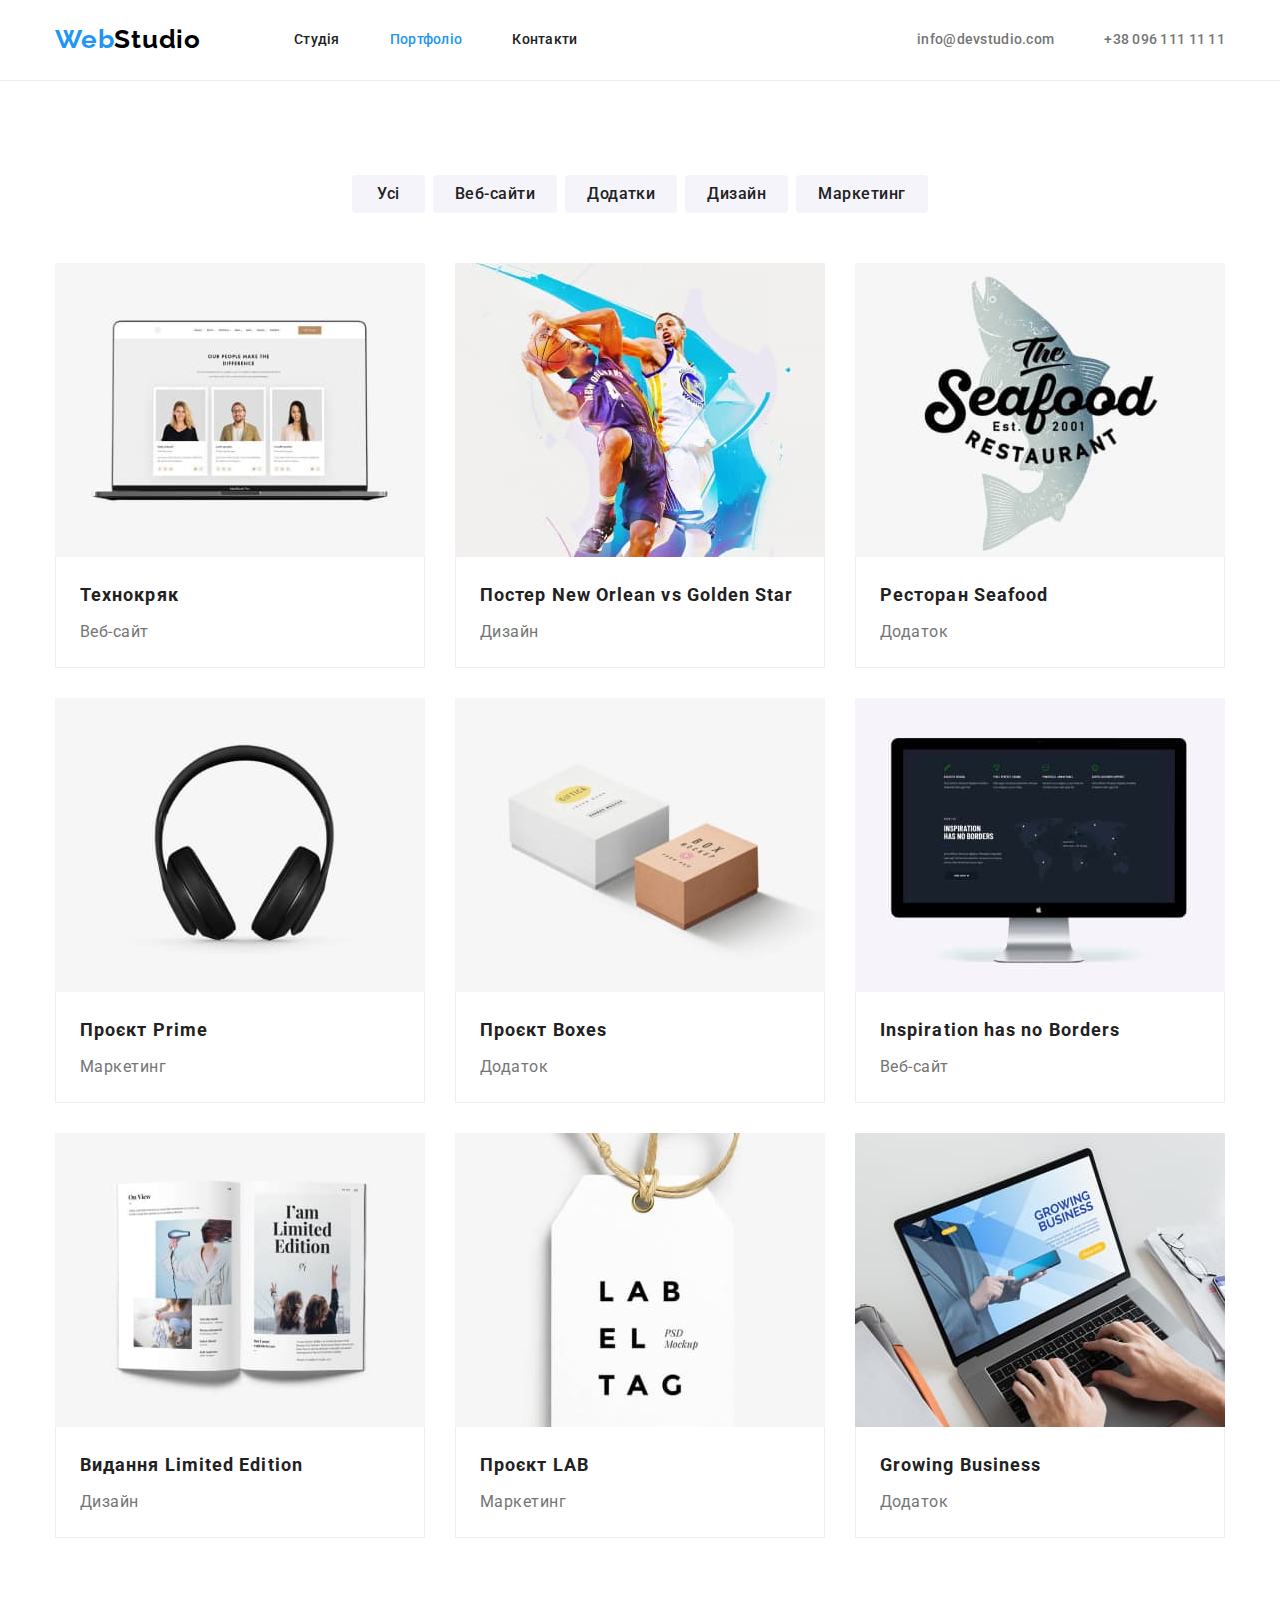
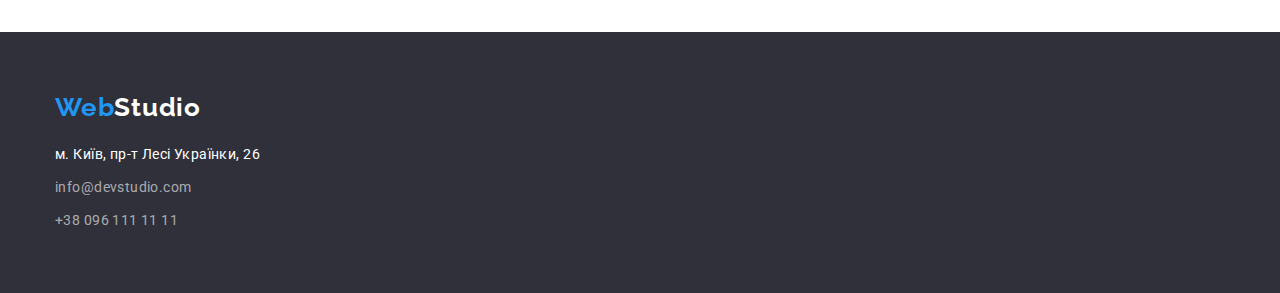
==== portfolio.html @ adac0527 "Initial commit" ====
<!DOCTYPE html>
<html lang="uk">
  <head>
    <meta charset="UTF-8" />
    <meta http-equiv="X-UA-Compatible" content="IE=edge" />
    <meta name="viewport" content="width=device-width, initial-scale=1.0" />
    <title>Портфоліо</title>
    <link
      rel="stylesheet"
      href="https://cdnjs.cloudflare.com/ajax/libs/modern-normalize/1.0.0/modern-normalize.min.css"
    />

    <link
      href="https://fonts.googleapis.com/css2?family=Raleway:wght@700&family=Roboto:wght@400;500;700;900&display=swap"
      rel="stylesheet"
    />

    <link rel="stylesheet" href="./css/styles.css" />
  </head>

  <body>
    <!--  Навигація на інші сторінки-->
    <header class="nav-top">
      <div class="container header">
        <div class="navigation">
          <nav class="main-nav">
            <a href="./index.html" class="logo"><span class="logo-accent">Web</span>Studio</a>
            <ul class="site-nav list">
              <li class="item"><a href="./index.html" class="link">Студія</a></li>
              <li class="item"><a href="./portfolio.html" class="link current">Портфоліо</a></li>
              <li class="item"><a href="" class="link">Контакти</a></li>
            </ul>
          </nav>
          <ul class="contact-us list">
            <li class="item">
              <a href="mailto:info@devstudio.com" class="link"> info@devstudio.com</a>
            </li>
            <li class="item"><a href="tel:+380961111111" class="link">+38 096 111 11 11</a></li>
          </ul>
        </div>
      </div>
    </header>
    <!-- Фільтри -->
    <main>
      <section class="our-work section">
        <div class="container">
          <h1 class="visually-hidden">Приклади наших робіт</h1>
          <div class="button-list">
            <ul class="filter-list list">
              <li><button type="button" class="filter-button">Усі</button></li>
              <li><button type="button" class="filter-button">Веб-сайти</button></li>
              <li><button type="button" class="filter-button">Додатки</button></li>
              <li><button type="button" class="filter-button">Дизайн</button></li>
              <li><button type="button" class="filter-button">Маркетинг</button></li>
            </ul>
          </div>

          <div class="work-examples">
            <ul class="list">
              <li class="item">
                <a href="" class="work-image"
                  ><img
                    src="./images/portfolio1.jpg"
                    alt="Примірник Веб-сайту"
                    width="370"
                    height="294"
                  />
                  <div class="work-description">
                    <h2 class="example-title">Технокряк</h2>
                    <p class="example-text">Веб-сайт</p>
                  </div>
                </a>
              </li>

              <li class="item">
                <a href="" class="work-image"
                  ><img
                    src="./images/portfolio2.jpg"
                    alt="Примірник постеру"
                    width="370"
                    height="294"
                  />
                  <div class="work-description">
                    <h2 class="example-title">Постер New Orlean vs Golden Star</h2>
                    <p class="example-text">Дизайн</p>
                  </div>
                </a>
              </li>

              <li class="item">
                <a href="" class="work-image"
                  ><img
                    src="./images/portfolio3.jpg"
                    alt="Логотип додатку ресторана"
                    width="370"
                    height="294"
                  />
                  <div class="work-description">
                    <h2 class="example-title">Ресторан Seafood</h2>
                    <p class="example-text">Додаток</p>
                  </div></a
                >
              </li>

              <li class="item">
                <a href="" class="work-image"
                  ><img
                    src="./images/portfolio4.jpg"
                    alt="Логотип маркетинг-проекту"
                    width="370"
                    height="294"
                  />
                  <div class="work-description">
                    <h2 class="example-title">Проєкт Prime</h2>
                    <p class="example-text">Маркетинг</p>
                  </div></a
                >
              </li>

              <li class="item">
                <a href="" class="work-image"
                  ><img
                    src="./images/portfolio5.jpg"
                    alt="Логотип додатку"
                    width="370"
                    height="294"
                  />
                  <div class="work-description">
                    <h2 class="example-title">Проєкт Boxes</h2>
                    <p class="example-text">Додаток</p>
                  </div></a
                >
              </li>

              <li class="item">
                <a href="" class="work-image"
                  ><img
                    src="./images/portfolio6.jpg"
                    alt="Примірник Веб-сайту"
                    width="370"
                    height="294"
                  />
                  <div class="work-description">
                    <h2 class="example-title">Inspiration has no Borders</h2>
                    <p class="example-text">Веб-сайт</p>
                  </div></a
                >
              </li>

              <li class="item">
                <a href="" class="work-image"
                  ><img
                    src="./images/portfolio7.jpg"
                    alt="Примірник розробленого дизайну"
                    width="370"
                    height="294"
                  />
                  <div class="work-description">
                    <h2 class="example-title">Видання Limited Edition</h2>
                    <p class="example-text">Дизайн</p>
                  </div></a
                >
              </li>

              <li class="item">
                <a href="" class="work-image"
                  ><img
                    src="./images/portfolio8.jpg"
                    alt="Логотип маркетинг-проекту"
                    width="370"
                    height="294"
                  />
                  <div class="work-description">
                    <h2 class="example-title">Проєкт LAB</h2>
                    <p class="example-text">Маркетинг</p>
                  </div></a
                >
              </li>

              <li class="item">
                <a href="" class="work-image"
                  ><img
                    src="./images/portfolio9.jpg"
                    alt="Логотип бізнес-додатку"
                    width="370"
                    height="294"
                  />
                  <div class="work-description">
                    <h2 class="example-title">Growing Business</h2>
                    <p class="example-text">Додаток</p>
                  </div></a
                >
              </li>
            </ul>
          </div>
        </div>
      </section>
    </main>

    <footer class="nav-bottom">
      <div class="container">
        <a href="./index.html" class="logo"
          ><span class="logo-accent">Web</span><span class="logo-white">Studio</span></a
        >
        <address class="site-address">
          <ul class="list">
            <li>
              <a
                href="https://goo.gl/maps/3Boj6ed672NdHKYh8"
                class="howtoget link"
                target="_blank"
                rel="noopener noreferrer "
                >м. Київ, пр-т Лесі Українки, 26</a
              >
            </li>
            <li class="item">
              <a href="mailto:info@devstudio.com" class="contacts link">info@devstudio.com</a>
            </li>
            <li class="item">
              <a href="tel:+380961111111" class="contacts link">+38 096 111 11 11</a>
            </li>
          </ul>
        </address>
      </div>
    </footer>
  </body>
</html>
---- css/styles.css ----
:root {
  --primary-text-color: #757575;
  --title-text-color: #212121;
  --accent-color: #2196f3;
  --primary-white-color: #ffffff;
  --primary-darkgrey-color: #2f303a;
  --secondary-background-color: #f5f4fa;
}

body {
  color: var(--primary-text-color);
  font-family: 'roboto', 'sans-serif';
  font-size: 14px;
  line-height: 1.71;
  letter-spacing: 0.03em;
}



h2 {
  margin: 0;
}

a{
  text-decoration:none;
}

img {
  display:block;
}
.list {
  list-style: none;
  padding: 0;
  margin: 0;
}

.visually-hidden{
    position: absolute;
    width: 1px;
    height: 1px;
    margin: -1px;
    border: 0;
    padding: 0;

    white-space: nowrap;
    clip-path: inset(100%);
    clip: rect(0 0 0 0);
    overflow: hidden;
  }

.container {
  width: 1200px;
  margin-right: auto;
  margin-left: auto;
  padding-left: 15px;
  padding-right: 15px;
  /* outline: 2px solid rgb(214, 13, 13); */
}

.section {
  padding-top: 94px;
  padding-bottom: 94px;
}

.nav-top,
.feature,
.work {
  background-color:var(--primary-white-color);
}
.logo {
  font-family: raleway, sans-serif;
  color: #000000;
  font-weight: 700;
  font-size: 26px;
  line-height: 1.19;
  letter-spacing: 0.03em;
  text-decoration: none;
  margin-top: 24px;
  margin-bottom: 25px;
}

.site-nav,
.main-nav,
.nav-top {
  display: flex;
  align-items: center;
  padding-left: 0;

}

.nav-top{
  border-bottom: 1px solid #ECECEC;
}



.site-nav .item:first-child{
  margin-left: 93px;
  
}
.site-nav .item + .item {
  margin-left: 50px;
 
}


.logo-accent {
  color: var(--accent-color);
}
.logo-white {
  color: var(--primary-white-color);
}




.site-nav .link {

  display: block;
  /* padding-top: 32px;
  padding-bottom: 32px; */
  color: var(--title-text-color);
  font-weight: 500;
  font-size: 14px;
  line-height: 1.14;
  letter-spacing: 0.02em;
}

/* .site-nav .link:hover,
.site-nav .link:focus,
.site-nav .link.current,
.contact-us .link:focus,
.contact-us .link:hover,
.site-address .howtoget:hover,
.site-address .howtoget:focus,
.site-address .link:hover,
.site-address .link:focus {
  color: var(--accent-color);
} */

.site-nav .link.current,
a.link:focus,
a.link:hover {
  color: var(--accent-color);
}

.container .navigation{
  display: flex;
} 
.container .contact-us {
  display: flex;
  margin-left: auto;
  align-items: center;
  
}
.contact-us .item + .item{
margin-left: 50px;

}
.contact-us .link {
  color: var(--primary-text-color);
  font-weight: 500;
  font-size: 14px;
  line-height: 1.14;
  letter-spacing: 0.02em;
}

.hero {
  padding: 0;
  background-color: var(--primary-darkgrey-color);
  text-align: center;
}

.hero-title {
  color:var(--primary-white-color);
  width: 696px;
  margin: 0 auto;
  font-weight: 900;
  font-size: 44px;
  line-height: 1.36;
  
  letter-spacing: 0.06em;
  text-transform: uppercase;
  padding-top: 200px;
  
}

.hero-button {
  background-color: var(--accent-color);
  color:var(--primary-white-color);
  font-weight: 700;
  font-size: 16px;
  line-height: 1.88;
  letter-spacing: 0.06em;
  cursor: pointer;
  margin-top: 30px;
  margin-bottom: 200px;
  border-radius: 4px;
  border-style: none;
  padding: 10px 32px;
}

.hero-button:hover,
.hero-button:focus {
  background-color: #188ce8;
}



.feature .title {
  color: var(--title-text-color);
  font-weight: 700;
  font-size: 14px;
  line-height: 1.14;
  letter-spacing: 0.03em;
  text-transform: uppercase;
  margin-top: 0;
  margin-bottom: 10px;

}

.feature .list {
  display: flex; 
  margin-right: auto;
  margin-left: auto;
 
}

.feature p {
  margin-top: 10px;
  margin-bottom: 0;
}
.feature .item {
  /* outline: 1px solid red; */
  /* width: 270px; */
  width: calc((100% - 90px)/4);
}

.feature .item+.item {
  margin-left: 30px;
}

.what-we-do {
  padding-top: 0;
}
 .work-title{
  margin-bottom: 50px;
  text-align: center;
}

.work-list{
  display: flex;
}

.work-list .item {
  margin-right: 31px;
  /* margin-bottom: 94px; */
  
}

.work-list .item:last-child{
  margin-right: 0;
}
.work-title,
.team .team-title {
  color: var(--title-text-color);
  font-weight: 700;
  font-size: 36px;
  line-height: 1.17;
  text-align: center;
  letter-spacing: 0.03em;
}

.team-title{
  margin-bottom: 50px;
  margin-top: 0px;
}


.team {
  background-color:var(--secondary-background-color);
  
}
.members .list{
  display:flex;
}

.team .item{
  background-color: var(--primary-white-color);
  margin-right: 30px;
  border-radius: 0px 0px 4px 4px;
  box-shadow: 0px 1px 3px rgba(0, 0, 0, 0.12), 0px 1px 1px rgba(0, 0, 0, 0.14), 0px 2px 1px rgba(0, 0, 0, 0.2);
}

.team .item:last-child{
  margin-right: 0;
}
.team .member-name {
  color: var(--title-text-color);
  font-weight: 500;
  font-size: 16px;
  line-height: 1.19;
  letter-spacing: 0.03em;
  margin-top: 30px;
  margin-bottom: 10px;
  text-align: center;
}

.team .member-job {
  font-size: 16px;
  line-height: 1.19;
  letter-spacing: 0.03em;
  margin-bottom: 30px;
  margin-top: 0;
  text-align: center;
}

.nav-bottom {
  padding-top: 60px;
  padding-bottom: 60px;
  background-color: var(--primary-darkgrey-color);
}

.nav-bottom .logo{
  display: block;
  margin: 0;
}


.nav-bottom .howtoget{
  display: block;
}
.nav-bottom .item{
  display: block;
  margin-top: 9px;
}


.site-address{
  margin-top: 20px;
}
.site-address .howtoget {
  color: var(--primary-white-color);
  font-style: normal;
  font-size: 14px;
  line-height: 1.71;
  letter-spacing: 0.03em;
}

.site-address .contacts {
  color: rgba(255, 255, 255, 0.6);
  font-style: normal;
  font-size: 14px;
  line-height: 1.71;
  letter-spacing: 0.03em;
}

.our-work {
  background-color: var(--primary-white-color);
}



.button-list .filter-list{
  display: flex;
  justify-content: center;
}

.our-work .filter-button {
  background-color:var(--secondary-background-color);
  color: var(--title-text-color);
  border-style: none;
  border-radius: 4px;
  font-weight: 500;
  font-size: 16px;
  line-height: 1.62;
  text-align: center;
  letter-spacing: 0.03em;
  cursor: pointer;
  padding-top: 6px;
  padding-bottom: 6px;
  padding-left: 22px;
  padding-right: 22px;
  margin-left: 8px;
}

/* щось мені підказує що існує більш простий спосіб це зробити, звісно окрім дати першій кнопці інший клас */
.our-work li:first-child>.filter-button{
  padding-left:25px;
  padding-right: 25px;
  margin-left: 0;
}



.our-work .filter-button:hover,
.our-work .filter-button:focus {
  background-color: var(--accent-color);
  color: var(--primary-white-color);
  box-shadow: 0px 3px 1px rgba(0, 0, 0, 0.1), 0px 1px 2px rgba(0, 0, 0, 0.08), 0px 2px 2px rgba(0, 0, 0, 0.12);
}


.our-work .example-title {
  color: var(--title-text-color);
  font-weight: 700;
  font-size: 18px;
  line-height: 2;
  letter-spacing: 0.06em;
  padding-top: 20px;
  padding-left: 24px;
  padding-right: 24px;
}

.our-work .example-text {
  color: var(--primary-text-color);
  font-size: 16px;
  line-height: 1.88;
  letter-spacing: 0.03em;
  margin-top: 4px;
  margin-bottom: 0;
  padding-left: 24px;
  padding-right: 24px;
  padding-bottom: 20px;
}

.work-examples {
  margin-top: 20px;
}

.work-examples .list {
  display: flex;
  flex-wrap: wrap;
}

.work-examples .item:not(:nth-child(3n)){
  margin-right: 30px;
}
.work-examples .item{
  margin-top: 30px;
  
}

.work-description{
  border-bottom: 1px solid #EEEEEE;
  border-left: 1px solid #EEEEEE;
  border-right: 1px solid #EEEEEE;
}
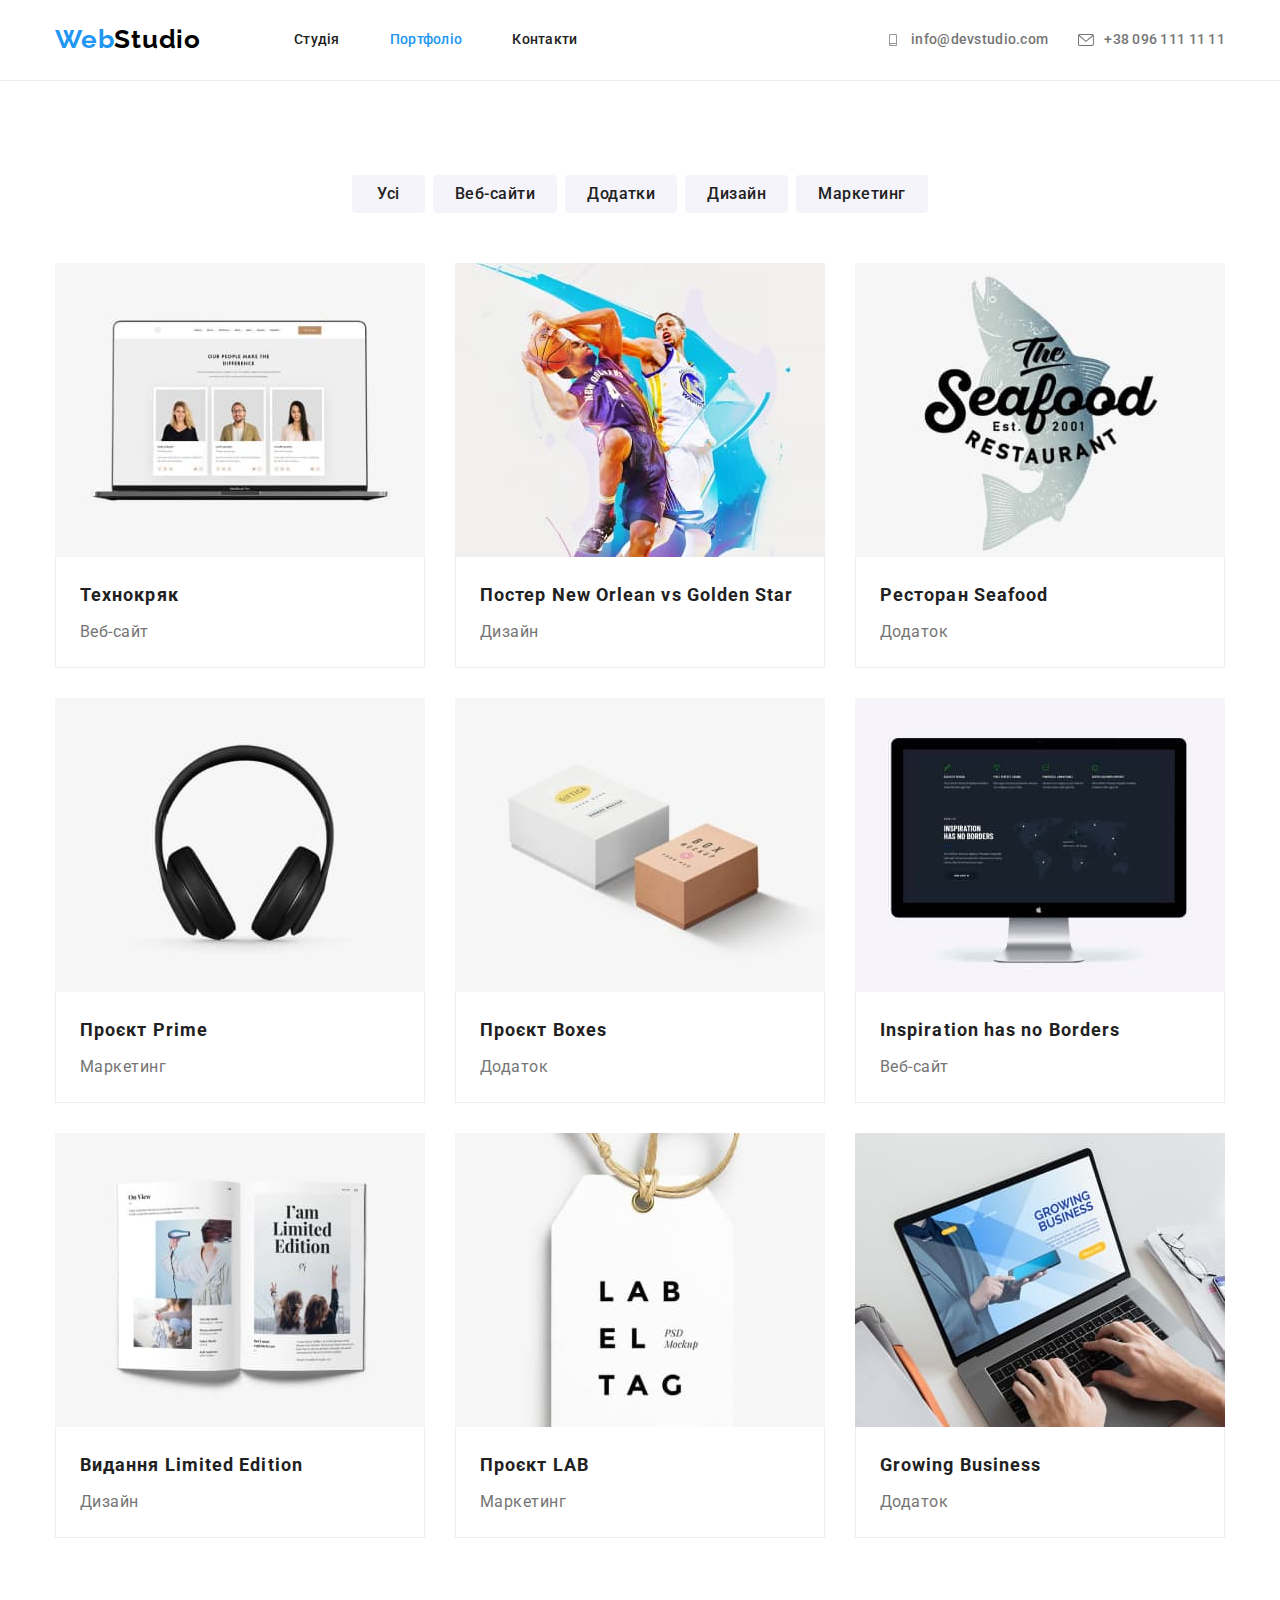
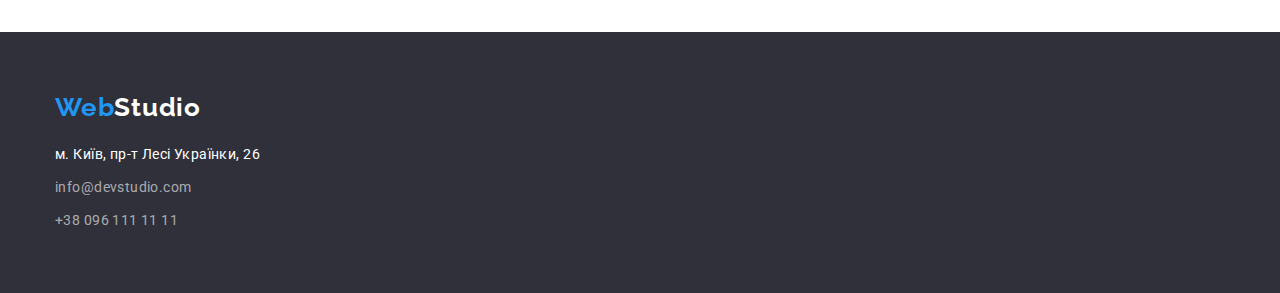
==== commit 15a54df8: "adding socials" ====
--- a/portfolio.html
+++ b/portfolio.html
@@ -33,9 +33,21 @@
           </nav>
           <ul class="contact-us list">
             <li class="item">
-              <a href="mailto:info@devstudio.com" class="link"> info@devstudio.com</a>
-            </li>
-            <li class="item"><a href="tel:+380961111111" class="link">+38 096 111 11 11</a></li>
+              <a href="mailto:info@devstudio.com" class="link">
+                <svg class="nav-icon" width="16" height="12">
+                  <use href="./svg/symbol-defs.svg#icon-smartphone"></use>
+                </svg>
+                info@devstudio.com</a
+              >
+            </li>
+            <li class="item">
+              <a href="tel:+380961111111" class="link"
+                ><svg class="nav-icon" width="16" height="12">
+                  <use href="./svg/symbol-defs.svg#icon-envelope"></use>
+                </svg>
+                +38 096 111 11 11</a
+              >
+            </li>
           </ul>
         </div>
       </div>
--- a/css/styles.css
+++ b/css/styles.css
@@ -92,8 +92,6 @@
   border-bottom: 1px solid #ECECEC;
 }
 
-
-
 .site-nav .item:first-child{
   margin-left: 93px;
   
@@ -103,16 +101,12 @@
  
 }
 
-
 .logo-accent {
   color: var(--accent-color);
 }
 .logo-white {
   color: var(--primary-white-color);
 }
-
-
-
 
 .site-nav .link {
 
@@ -126,24 +120,21 @@
   letter-spacing: 0.02em;
 }
 
-/* .site-nav .link:hover,
-.site-nav .link:focus,
-.site-nav .link.current,
-.contact-us .link:focus,
-.contact-us .link:hover,
-.site-address .howtoget:hover,
-.site-address .howtoget:focus,
-.site-address .link:hover,
-.site-address .link:focus {
-  color: var(--accent-color);
-} */
-
 .site-nav .link.current,
 a.link:focus,
 a.link:hover {
   color: var(--accent-color);
 }
 
+.nav-icon {
+  fill: currentColor;
+}
+
+.nav-icon:hover,
+.nav-icon:focus {
+  fill: currentColor;
+}
+
 .container .navigation{
   display: flex;
 } 
@@ -153,8 +144,15 @@
   align-items: center;
   
 }
+
+.contact-us .link{
+  display: flex;
+  align-items: center;
+  gap: 10px;
+}
+
 .contact-us .item + .item{
-margin-left: 50px;
+margin-left: 30px;
 
 }
 .contact-us .link {
@@ -166,10 +164,19 @@
 }
 
 .hero {
+  max-width: 1600px;
+  margin-left: auto;
+  margin-right: auto;;
   padding: 0;
   background-color: var(--primary-darkgrey-color);
   text-align: center;
-}
+  background-image: linear-gradient(rgba(47, 48, 54, 0.4),
+    rgba(47, 48, 54, 0.4)), 
+                    url(../images/hero-bg.jpg) ;
+  background-repeat: no-repeat;
+  
+}
+
 
 .hero-title {
   color:var(--primary-white-color);
@@ -205,18 +212,19 @@
   background-color: #188ce8;
 }
 
-
-
-.feature .title {
+.feature-section {
+  padding-top: 194px;
+}
+
+.feature-title {
   color: var(--title-text-color);
   font-weight: 700;
   font-size: 14px;
   line-height: 1.14;
   letter-spacing: 0.03em;
   text-transform: uppercase;
-  margin-top: 0;
-  margin-bottom: 10px;
-
+  margin-top: 10px;
+  
 }
 
 .feature .list {
@@ -225,6 +233,22 @@
   margin-left: auto;
  
 }
+
+
+.feature-block{
+  display: flex;
+  background-color: #F5F4FA;
+  border-radius: 4px;
+  width: 270px;
+  height: 120px;
+  justify-content: center;
+  align-items: center;
+}
+
+/* .feature-icon{
+  display: block;
+  align-items: center;
+} */
 
 .feature p {
   margin-top: 10px;
@@ -310,9 +334,37 @@
   font-size: 16px;
   line-height: 1.19;
   letter-spacing: 0.03em;
-  margin-bottom: 30px;
+  margin-bottom: 16px;
   margin-top: 0;
   text-align: center;
+}
+
+.socials {
+  display: flex;
+  justify-content: center;
+  gap:10px;
+  padding-bottom: 30px;
+}
+
+.social-link{
+    display: flex;
+    width: 44px;
+    height: 44px;
+    background-color: var(--primary-white-color);
+    border-radius: 50%;
+    justify-content: center;
+    align-items: center;
+}
+
+.social-link:hover{
+  background-color: var(--accent-color);
+}
+.social-icon {
+  fill: #AFB1B8;
+}
+ 
+.social-link:hover > .social-icon{
+  fill: white;
 }
 
 .nav-bottom {
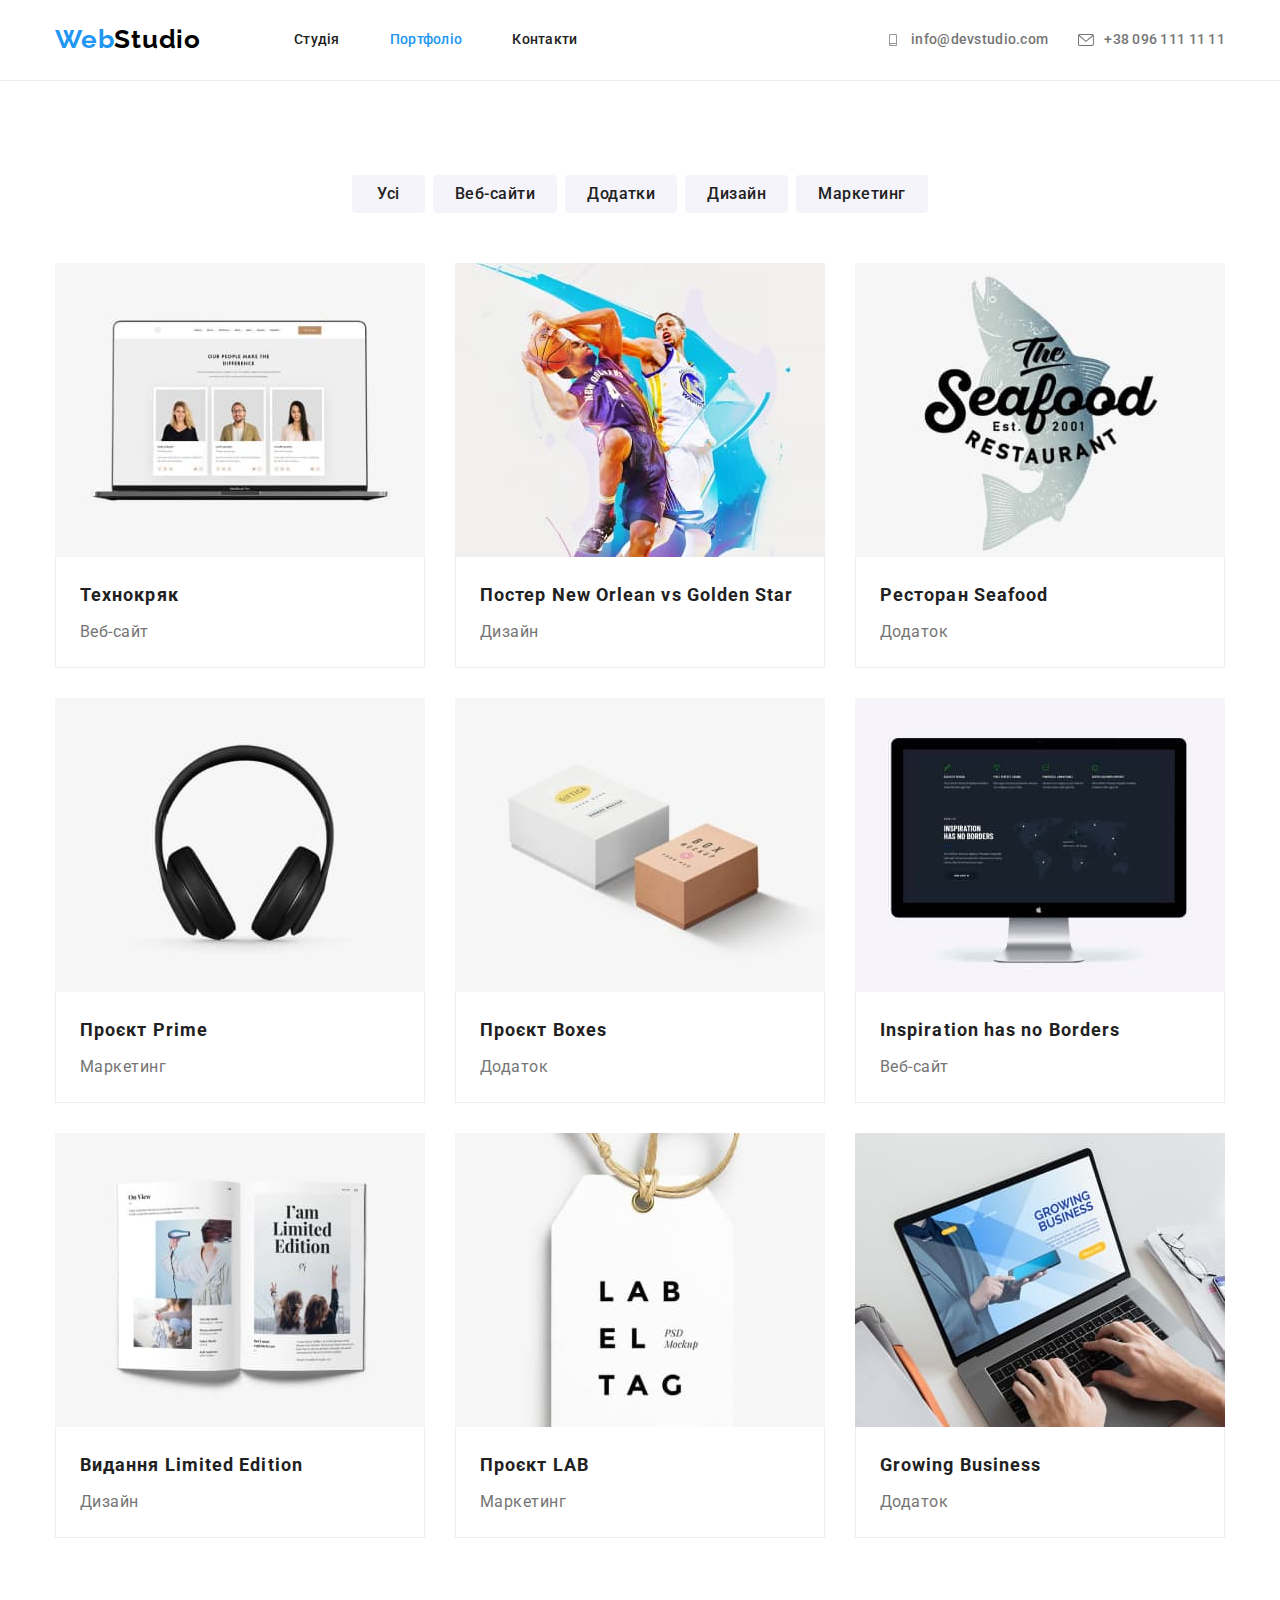
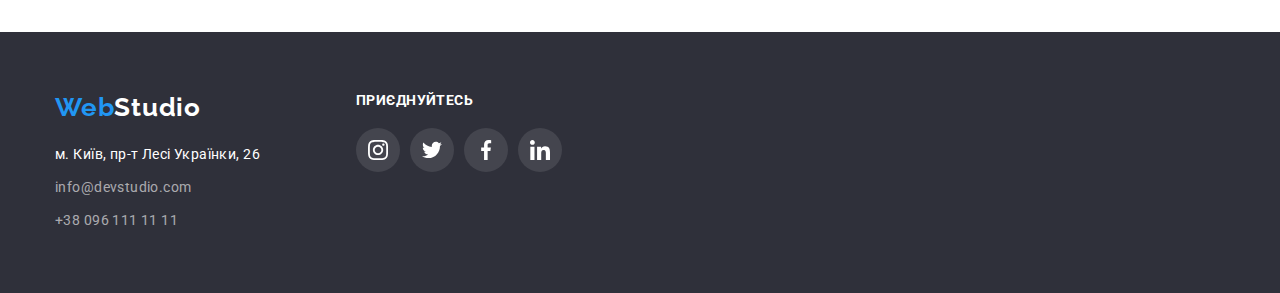
==== commit ae742896: "shadows added" ====
--- a/portfolio.html
+++ b/portfolio.html
@@ -209,30 +209,67 @@
       </section>
     </main>
 
+    <!-- Футер -->
+
     <footer class="nav-bottom">
-      <div class="container">
-        <a href="./index.html" class="logo"
-          ><span class="logo-accent">Web</span><span class="logo-white">Studio</span></a
-        >
-        <address class="site-address">
-          <ul class="list">
-            <li>
-              <a
-                href="https://goo.gl/maps/3Boj6ed672NdHKYh8"
-                class="howtoget link"
-                target="_blank"
-                rel="noopener noreferrer "
-                >м. Київ, пр-т Лесі Українки, 26</a
-              >
-            </li>
-            <li class="item">
-              <a href="mailto:info@devstudio.com" class="contacts link">info@devstudio.com</a>
-            </li>
-            <li class="item">
-              <a href="tel:+380961111111" class="contacts link">+38 096 111 11 11</a>
+      <div class="container footer-container">
+        <div class="footer-left">
+          <a href="./index.html" class="logo"
+            ><span class="logo-accent">Web</span><span class="logo-white">Studio</span></a
+          >
+          <address class="site-address">
+            <ul class="list">
+              <li>
+                <a
+                  href="https://goo.gl/maps/3Boj6ed672NdHKYh8"
+                  class="howtoget link"
+                  target="_blank"
+                  rel="noopener noreferrer "
+                  >м. Київ, пр-т Лесі Українки, 26</a
+                >
+              </li>
+              <li class="item">
+                <a href="mailto:info@devstudio.com" class="contacts link">info@devstudio.com</a>
+              </li>
+              <li class="item">
+                <a href="tel:+380961111111" class="contacts link">+38 096 111 11 11</a>
+              </li>
+            </ul>
+          </address>
+        </div>
+        <div class="footer-right">
+          <h3 class="join-us-title">Приєднуйтесь</h3>
+          <ul class="join-list list">
+            <li class="join-item">
+              <a class="join-link" target="_blank" rel="norefferer noopener" href=""
+                ><svg class="join-logo" width="20" height="20">
+                  <use href="./svg/symbol-defs.svg#icon-instagram"></use>
+                </svg>
+              </a>
+            </li>
+            <li class="join-item">
+              <a class="join-link" target="_blank" rel="norefferer noopener" href=""
+                ><svg class="join-logo" width="20" height="20">
+                  <use href="./svg/symbol-defs.svg#icon-twitter"></use>
+                </svg>
+              </a>
+            </li>
+            <li class="join-item">
+              <a class="join-link" target="_blank" rel="norefferer noopener" href=""
+                ><svg class="join-logo" width="20" height="20">
+                  <use href="./svg/symbol-defs.svg#icon-facebook"></use>
+                </svg>
+              </a>
+            </li>
+            <li class="join-item">
+              <a class="join-link" target="_blank" rel="norefferer noopener" href=""
+                ><svg class="join-logo" width="20" height="20">
+                  <use href="./svg/symbol-defs.svg#icon-linkedin"></use>
+                </svg>
+              </a>
             </li>
           </ul>
-        </address>
+        </div>
       </div>
     </footer>
   </body>
--- a/css/styles.css
+++ b/css/styles.css
@@ -5,6 +5,7 @@
   --primary-white-color: #ffffff;
   --primary-darkgrey-color: #2f303a;
   --secondary-background-color: #f5f4fa;
+  --icon-color: #afb1b8;
 }
 
 body {
@@ -15,18 +16,16 @@
   letter-spacing: 0.03em;
 }
 
-
-
 h2 {
   margin: 0;
 }
 
-a{
-  text-decoration:none;
+a {
+  text-decoration: none;
 }
 
 img {
-  display:block;
+  display: block;
 }
 .list {
   list-style: none;
@@ -34,19 +33,19 @@
   margin: 0;
 }
 
-.visually-hidden{
-    position: absolute;
-    width: 1px;
-    height: 1px;
-    margin: -1px;
-    border: 0;
-    padding: 0;
-
-    white-space: nowrap;
-    clip-path: inset(100%);
-    clip: rect(0 0 0 0);
-    overflow: hidden;
-  }
+.visually-hidden {
+  position: absolute;
+  width: 1px;
+  height: 1px;
+  margin: -1px;
+  border: 0;
+  padding: 0;
+
+  white-space: nowrap;
+  clip-path: inset(100%);
+  clip: rect(0 0 0 0);
+  overflow: hidden;
+}
 
 .container {
   width: 1200px;
@@ -58,6 +57,9 @@
 }
 
 .section {
+  max-width: 1600px;
+  margin-left: auto;
+  margin-right: auto;
   padding-top: 94px;
   padding-bottom: 94px;
 }
@@ -65,7 +67,7 @@
 .nav-top,
 .feature,
 .work {
-  background-color:var(--primary-white-color);
+  background-color: var(--primary-white-color);
 }
 .logo {
   font-family: raleway, sans-serif;
@@ -85,20 +87,20 @@
   display: flex;
   align-items: center;
   padding-left: 0;
-
-}
-
-.nav-top{
-  border-bottom: 1px solid #ECECEC;
-}
-
-.site-nav .item:first-child{
+}
+
+.nav-top {
+  border-bottom: 1px solid #ececec;
+  max-width: 1600px;
+  margin-left: auto;
+  margin-right: auto;
+}
+
+.site-nav .item:first-child {
   margin-left: 93px;
-  
 }
 .site-nav .item + .item {
   margin-left: 50px;
- 
 }
 
 .logo-accent {
@@ -109,7 +111,6 @@
 }
 
 .site-nav .link {
-
   display: block;
   /* padding-top: 32px;
   padding-bottom: 32px; */
@@ -135,25 +136,23 @@
   fill: currentColor;
 }
 
-.container .navigation{
-  display: flex;
-} 
+.container .navigation {
+  display: flex;
+}
 .container .contact-us {
   display: flex;
   margin-left: auto;
   align-items: center;
-  
-}
-
-.contact-us .link{
+}
+
+.contact-us .link {
   display: flex;
   align-items: center;
   gap: 10px;
 }
 
-.contact-us .item + .item{
-margin-left: 30px;
-
+.contact-us .item + .item {
+  margin-left: 30px;
 }
 .contact-us .link {
   color: var(--primary-text-color);
@@ -166,35 +165,31 @@
 .hero {
   max-width: 1600px;
   margin-left: auto;
-  margin-right: auto;;
+  margin-right: auto;
   padding: 0;
   background-color: var(--primary-darkgrey-color);
   text-align: center;
-  background-image: linear-gradient(rgba(47, 48, 54, 0.4),
-    rgba(47, 48, 54, 0.4)), 
-                    url(../images/hero-bg.jpg) ;
+  background-image: linear-gradient(rgba(47, 48, 54, 0.4), rgba(47, 48, 54, 0.4)),
+    url(../images/hero-bg.jpg);
   background-repeat: no-repeat;
-  
-}
-
+}
 
 .hero-title {
-  color:var(--primary-white-color);
+  color: var(--primary-white-color);
   width: 696px;
   margin: 0 auto;
   font-weight: 900;
   font-size: 44px;
   line-height: 1.36;
-  
+
   letter-spacing: 0.06em;
   text-transform: uppercase;
   padding-top: 200px;
-  
 }
 
 .hero-button {
   background-color: var(--accent-color);
-  color:var(--primary-white-color);
+  color: var(--primary-white-color);
   font-weight: 700;
   font-size: 16px;
   line-height: 1.88;
@@ -212,32 +207,15 @@
   background-color: #188ce8;
 }
 
-.feature-section {
-  padding-top: 194px;
-}
-
-.feature-title {
-  color: var(--title-text-color);
-  font-weight: 700;
-  font-size: 14px;
-  line-height: 1.14;
-  letter-spacing: 0.03em;
-  text-transform: uppercase;
-  margin-top: 10px;
-  
-}
-
 .feature .list {
-  display: flex; 
+  display: flex;
   margin-right: auto;
   margin-left: auto;
- 
-}
-
-
-.feature-block{
-  display: flex;
-  background-color: #F5F4FA;
+}
+
+.feature-block {
+  display: flex;
+  background-color: #f5f4fa;
   border-radius: 4px;
   width: 270px;
   height: 120px;
@@ -257,66 +235,67 @@
 .feature .item {
   /* outline: 1px solid red; */
   /* width: 270px; */
-  width: calc((100% - 90px)/4);
-}
-
-.feature .item+.item {
+  width: calc((100% - 90px) / 4);
+}
+
+.feature .item + .item {
   margin-left: 30px;
 }
 
 .what-we-do {
   padding-top: 0;
 }
- .work-title{
-  margin-bottom: 50px;
-  text-align: center;
-}
-
-.work-list{
+
+.work-list {
   display: flex;
 }
 
 .work-list .item {
   margin-right: 31px;
   /* margin-bottom: 94px; */
-  
-}
-
-.work-list .item:last-child{
+}
+
+.work-list .item:last-child {
   margin-right: 0;
 }
+.clients-title,
 .work-title,
-.team .team-title {
+.team-title {
   color: var(--title-text-color);
   font-weight: 700;
   font-size: 36px;
   line-height: 1.17;
   text-align: center;
   letter-spacing: 0.03em;
-}
-
-.team-title{
   margin-bottom: 50px;
-  margin-top: 0px;
-}
-
+}
+
+.feature-block-title {
+  color: var(--title-text-color);
+  font-weight: 700;
+  font-size: 14px;
+  line-height: 1.14;
+  letter-spacing: 0.03em;
+  text-transform: uppercase;
+  margin-top: 10px;
+}
 
 .team {
-  background-color:var(--secondary-background-color);
-  
-}
-.members .list{
-  display:flex;
-}
-
-.team .item{
+  background-color: var(--secondary-background-color);
+}
+.members .list {
+  display: flex;
+}
+
+.team .item {
   background-color: var(--primary-white-color);
   margin-right: 30px;
   border-radius: 0px 0px 4px 4px;
-  box-shadow: 0px 1px 3px rgba(0, 0, 0, 0.12), 0px 1px 1px rgba(0, 0, 0, 0.14), 0px 2px 1px rgba(0, 0, 0, 0.2);
-}
-
-.team .item:last-child{
+  box-shadow: 0px 1px 3px rgba(0, 0, 0, 0.12), 0px 1px 1px rgba(0, 0, 0, 0.14),
+    0px 2px 1px rgba(0, 0, 0, 0.2);
+}
+
+.team .item:last-child {
   margin-right: 0;
 }
 .team .member-name {
@@ -342,53 +321,125 @@
 .socials {
   display: flex;
   justify-content: center;
-  gap:10px;
+  gap: 10px;
   padding-bottom: 30px;
 }
 
-.social-link{
-    display: flex;
-    width: 44px;
-    height: 44px;
-    background-color: var(--primary-white-color);
-    border-radius: 50%;
-    justify-content: center;
-    align-items: center;
-}
-
-.social-link:hover{
+.social-link {
+  display: flex;
+  width: 44px;
+  height: 44px;
+  background-color: var(--primary-white-color);
+  border-radius: 50%;
+  justify-content: center;
+  align-items: center;
+}
+
+.social-link:hover {
   background-color: var(--accent-color);
 }
 .social-icon {
-  fill: #AFB1B8;
-}
- 
-.social-link:hover > .social-icon{
-  fill: white;
-}
-
+  fill: var(--icon-color);
+}
+
+.social-link:hover > .social-icon {
+  fill: var(--primary-white-color);
+}
+
+.clients-list {
+  display: flex;
+  justify-content: center;
+  gap: 30px;
+}
+
+.clients-link {
+  display: flex;
+  width: 170px;
+  height: 92px;
+  align-items: center;
+  justify-content: center;
+  border-radius: 4px;
+  border: 1px solid currentcolor;
+  color: var(--icon-color);
+}
+
+.clients-link:hover,
+.clients-link:focus {
+  color: var(--accent-color);
+}
+
+.clients-icon {
+  fill: currentColor;
+}
+
+/**
+  |============================
+  | Футер
+  |============================
+*/
+.footer-container {
+  display: flex;
+}
+.footer-left {
+  width: 301px;
+}
+
+.join-us-title {
+  margin: 0;
+  text-transform: uppercase;
+  color: var(--primary-white-color);
+  font-size: 14px;
+  line-height: 1.17;
+  letter-spacing: 0.03em;
+}
+
+.join-list {
+  display: flex;
+  gap: 10px;
+  margin-top: 20px;
+}
+
+.join-link {
+  display: flex;
+  width: 44px;
+  height: 44px;
+  background-color: rgba(255, 255, 255, 0.1);
+  border-radius: 50%;
+  align-items: center;
+  justify-content: center;
+  color: var(--primary-white-color);
+}
+
+.join-link:hover,
+.join-link:focus {
+  background-color: var(--accent-color);
+}
+.join-logo {
+  fill: var(--primary-white-color);
+}
 .nav-bottom {
   padding-top: 60px;
   padding-bottom: 60px;
   background-color: var(--primary-darkgrey-color);
-}
-
-.nav-bottom .logo{
+  max-width: 1600px;
+  margin-left: auto;
+  margin-right: auto;
+}
+
+.nav-bottom .logo {
   display: block;
   margin: 0;
 }
 
-
-.nav-bottom .howtoget{
+.nav-bottom .howtoget {
   display: block;
 }
-.nav-bottom .item{
+.nav-bottom .item {
   display: block;
   margin-top: 9px;
 }
 
-
-.site-address{
+.site-address {
   margin-top: 20px;
 }
 .site-address .howtoget {
@@ -411,15 +462,13 @@
   background-color: var(--primary-white-color);
 }
 
-
-
-.button-list .filter-list{
+.button-list .filter-list {
   display: flex;
   justify-content: center;
 }
 
 .our-work .filter-button {
-  background-color:var(--secondary-background-color);
+  background-color: var(--secondary-background-color);
   color: var(--title-text-color);
   border-style: none;
   border-radius: 4px;
@@ -437,21 +486,19 @@
 }
 
 /* щось мені підказує що існує більш простий спосіб це зробити, звісно окрім дати першій кнопці інший клас */
-.our-work li:first-child>.filter-button{
-  padding-left:25px;
+.our-work li:first-child > .filter-button {
+  padding-left: 25px;
   padding-right: 25px;
   margin-left: 0;
 }
-
-
 
 .our-work .filter-button:hover,
 .our-work .filter-button:focus {
   background-color: var(--accent-color);
   color: var(--primary-white-color);
-  box-shadow: 0px 3px 1px rgba(0, 0, 0, 0.1), 0px 1px 2px rgba(0, 0, 0, 0.08), 0px 2px 2px rgba(0, 0, 0, 0.12);
-}
-
+  box-shadow: 0px 3px 1px rgba(0, 0, 0, 0.1), 0px 1px 2px rgba(0, 0, 0, 0.08),
+    0px 2px 2px rgba(0, 0, 0, 0.12);
+}
 
 .our-work .example-title {
   color: var(--title-text-color);
@@ -485,16 +532,20 @@
   flex-wrap: wrap;
 }
 
-.work-examples .item:not(:nth-child(3n)){
+.work-examples .item:not(:nth-child(3n)) {
   margin-right: 30px;
 }
-.work-examples .item{
+.work-examples .item {
   margin-top: 30px;
-  
-}
-
-.work-description{
-  border-bottom: 1px solid #EEEEEE;
-  border-left: 1px solid #EEEEEE;
-  border-right: 1px solid #EEEEEE;
-}+}
+
+.work-examples .item:hover {
+  box-shadow: 0px 1px 1px rgba(0, 0, 0, 0.12), 0px 4px 4px rgba(0, 0, 0, 0.06),
+    1px 4px 6px rgba(0, 0, 0, 0.16);
+}
+
+.work-description {
+  border-bottom: 1px solid #eeeeee;
+  border-left: 1px solid #eeeeee;
+  border-right: 1px solid #eeeeee;
+}
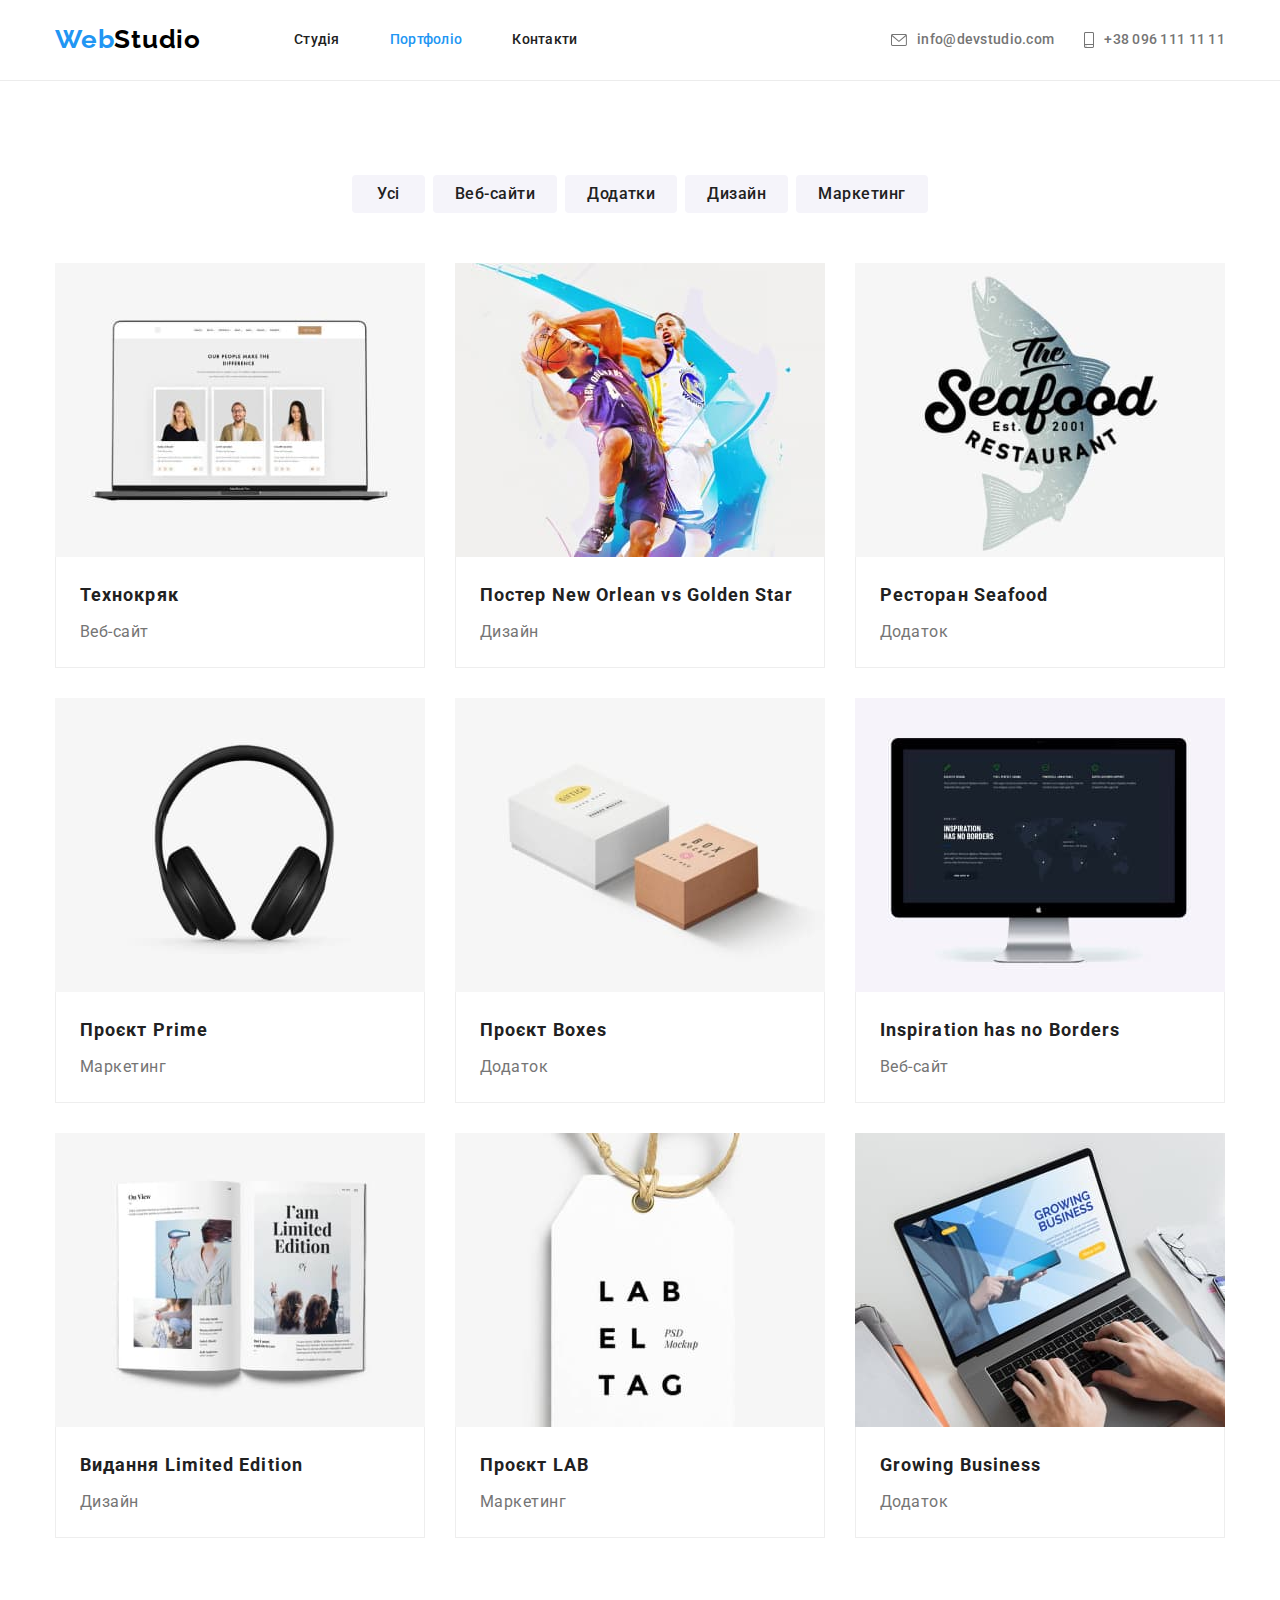
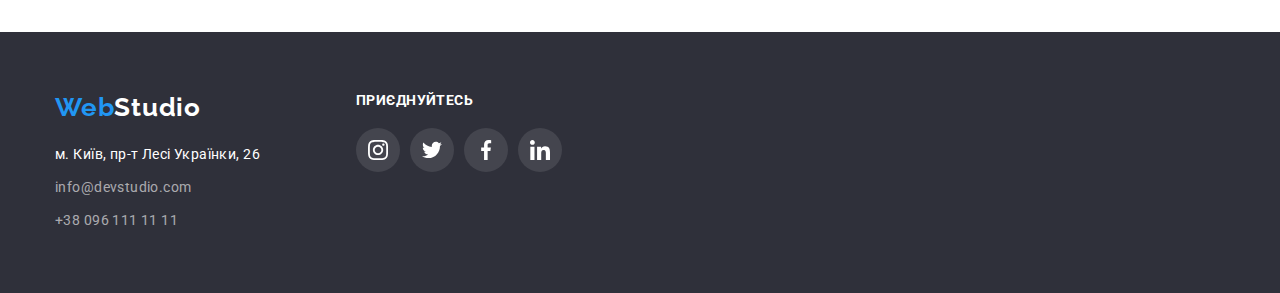
==== commit f6b41703: "reworking mistakes" ====
--- a/portfolio.html
+++ b/portfolio.html
@@ -35,15 +35,15 @@
             <li class="item">
               <a href="mailto:info@devstudio.com" class="link">
                 <svg class="nav-icon" width="16" height="12">
-                  <use href="./svg/symbol-defs.svg#icon-smartphone"></use>
+                  <use href="./svg/symbol-defs.svg#icon-envelope"></use>
                 </svg>
                 info@devstudio.com</a
               >
             </li>
             <li class="item">
               <a href="tel:+380961111111" class="link"
-                ><svg class="nav-icon" width="16" height="12">
-                  <use href="./svg/symbol-defs.svg#icon-envelope"></use>
+                ><svg class="nav-icon" width="10" height="16">
+                  <use href="./svg/symbol-defs.svg#icon-smartphone"></use>
                 </svg>
                 +38 096 111 11 11</a
               >
@@ -70,7 +70,7 @@
           <div class="work-examples">
             <ul class="list">
               <li class="item">
-                <a href="" class="work-image"
+                <a href="" class="example-link"
                   ><img
                     src="./images/portfolio1.jpg"
                     alt="Примірник Веб-сайту"
@@ -85,7 +85,7 @@
               </li>
 
               <li class="item">
-                <a href="" class="work-image"
+                <a href="" class="example-link"
                   ><img
                     src="./images/portfolio2.jpg"
                     alt="Примірник постеру"
@@ -100,7 +100,7 @@
               </li>
 
               <li class="item">
-                <a href="" class="work-image"
+                <a href="" class="example-link"
                   ><img
                     src="./images/portfolio3.jpg"
                     alt="Логотип додатку ресторана"
@@ -115,7 +115,7 @@
               </li>
 
               <li class="item">
-                <a href="" class="work-image"
+                <a href="" class="example-link"
                   ><img
                     src="./images/portfolio4.jpg"
                     alt="Логотип маркетинг-проекту"
@@ -130,7 +130,7 @@
               </li>
 
               <li class="item">
-                <a href="" class="work-image"
+                <a href="" class="example-link"
                   ><img
                     src="./images/portfolio5.jpg"
                     alt="Логотип додатку"
@@ -145,7 +145,7 @@
               </li>
 
               <li class="item">
-                <a href="" class="work-image"
+                <a href="" class="example-link"
                   ><img
                     src="./images/portfolio6.jpg"
                     alt="Примірник Веб-сайту"
@@ -160,7 +160,7 @@
               </li>
 
               <li class="item">
-                <a href="" class="work-image"
+                <a href="" class="example-link"
                   ><img
                     src="./images/portfolio7.jpg"
                     alt="Примірник розробленого дизайну"
@@ -175,7 +175,7 @@
               </li>
 
               <li class="item">
-                <a href="" class="work-image"
+                <a href="" class="example-link"
                   ><img
                     src="./images/portfolio8.jpg"
                     alt="Логотип маркетинг-проекту"
@@ -190,7 +190,7 @@
               </li>
 
               <li class="item">
-                <a href="" class="work-image"
+                <a href="" class="example-link"
                   ><img
                     src="./images/portfolio9.jpg"
                     alt="Логотип бізнес-додатку"
@@ -241,28 +241,44 @@
           <h3 class="join-us-title">Приєднуйтесь</h3>
           <ul class="join-list list">
             <li class="join-item">
-              <a class="join-link" target="_blank" rel="norefferer noopener" href=""
+              <a
+                class="join-link"
+                target="_blank"
+                rel="norefferer noopener"
+                href="https://instagram.com"
                 ><svg class="join-logo" width="20" height="20">
                   <use href="./svg/symbol-defs.svg#icon-instagram"></use>
                 </svg>
               </a>
             </li>
             <li class="join-item">
-              <a class="join-link" target="_blank" rel="norefferer noopener" href=""
+              <a
+                class="join-link"
+                target="_blank"
+                rel="norefferer noopener"
+                href="https://twitter.com"
                 ><svg class="join-logo" width="20" height="20">
                   <use href="./svg/symbol-defs.svg#icon-twitter"></use>
                 </svg>
               </a>
             </li>
             <li class="join-item">
-              <a class="join-link" target="_blank" rel="norefferer noopener" href=""
+              <a
+                class="join-link"
+                target="_blank"
+                rel="norefferer noopener"
+                href="https://facebook.com"
                 ><svg class="join-logo" width="20" height="20">
                   <use href="./svg/symbol-defs.svg#icon-facebook"></use>
                 </svg>
               </a>
             </li>
             <li class="join-item">
-              <a class="join-link" target="_blank" rel="norefferer noopener" href=""
+              <a
+                class="join-link"
+                target="_blank"
+                rel="norefferer noopener"
+                href="https://linkedin.com"
                 ><svg class="join-logo" width="20" height="20">
                   <use href="./svg/symbol-defs.svg#icon-linkedin"></use>
                 </svg>
--- a/css/styles.css
+++ b/css/styles.css
@@ -163,7 +163,7 @@
 }
 
 .hero {
-  max-width: 1600px;
+  /* max-width: 1600px; */
   margin-left: auto;
   margin-right: auto;
   padding: 0;
@@ -172,6 +172,10 @@
   background-image: linear-gradient(rgba(47, 48, 54, 0.4), rgba(47, 48, 54, 0.4)),
     url(../images/hero-bg.jpg);
   background-repeat: no-repeat;
+}
+
+.hero-container {
+  min-width: 1600px;
 }
 
 .hero-title {
@@ -539,7 +543,11 @@
   margin-top: 30px;
 }
 
-.work-examples .item:hover {
+.example-link {
+  display: block;
+}
+
+.example-link:hover {
   box-shadow: 0px 1px 1px rgba(0, 0, 0, 0.12), 0px 4px 4px rgba(0, 0, 0, 0.06),
     1px 4px 6px rgba(0, 0, 0, 0.16);
 }
